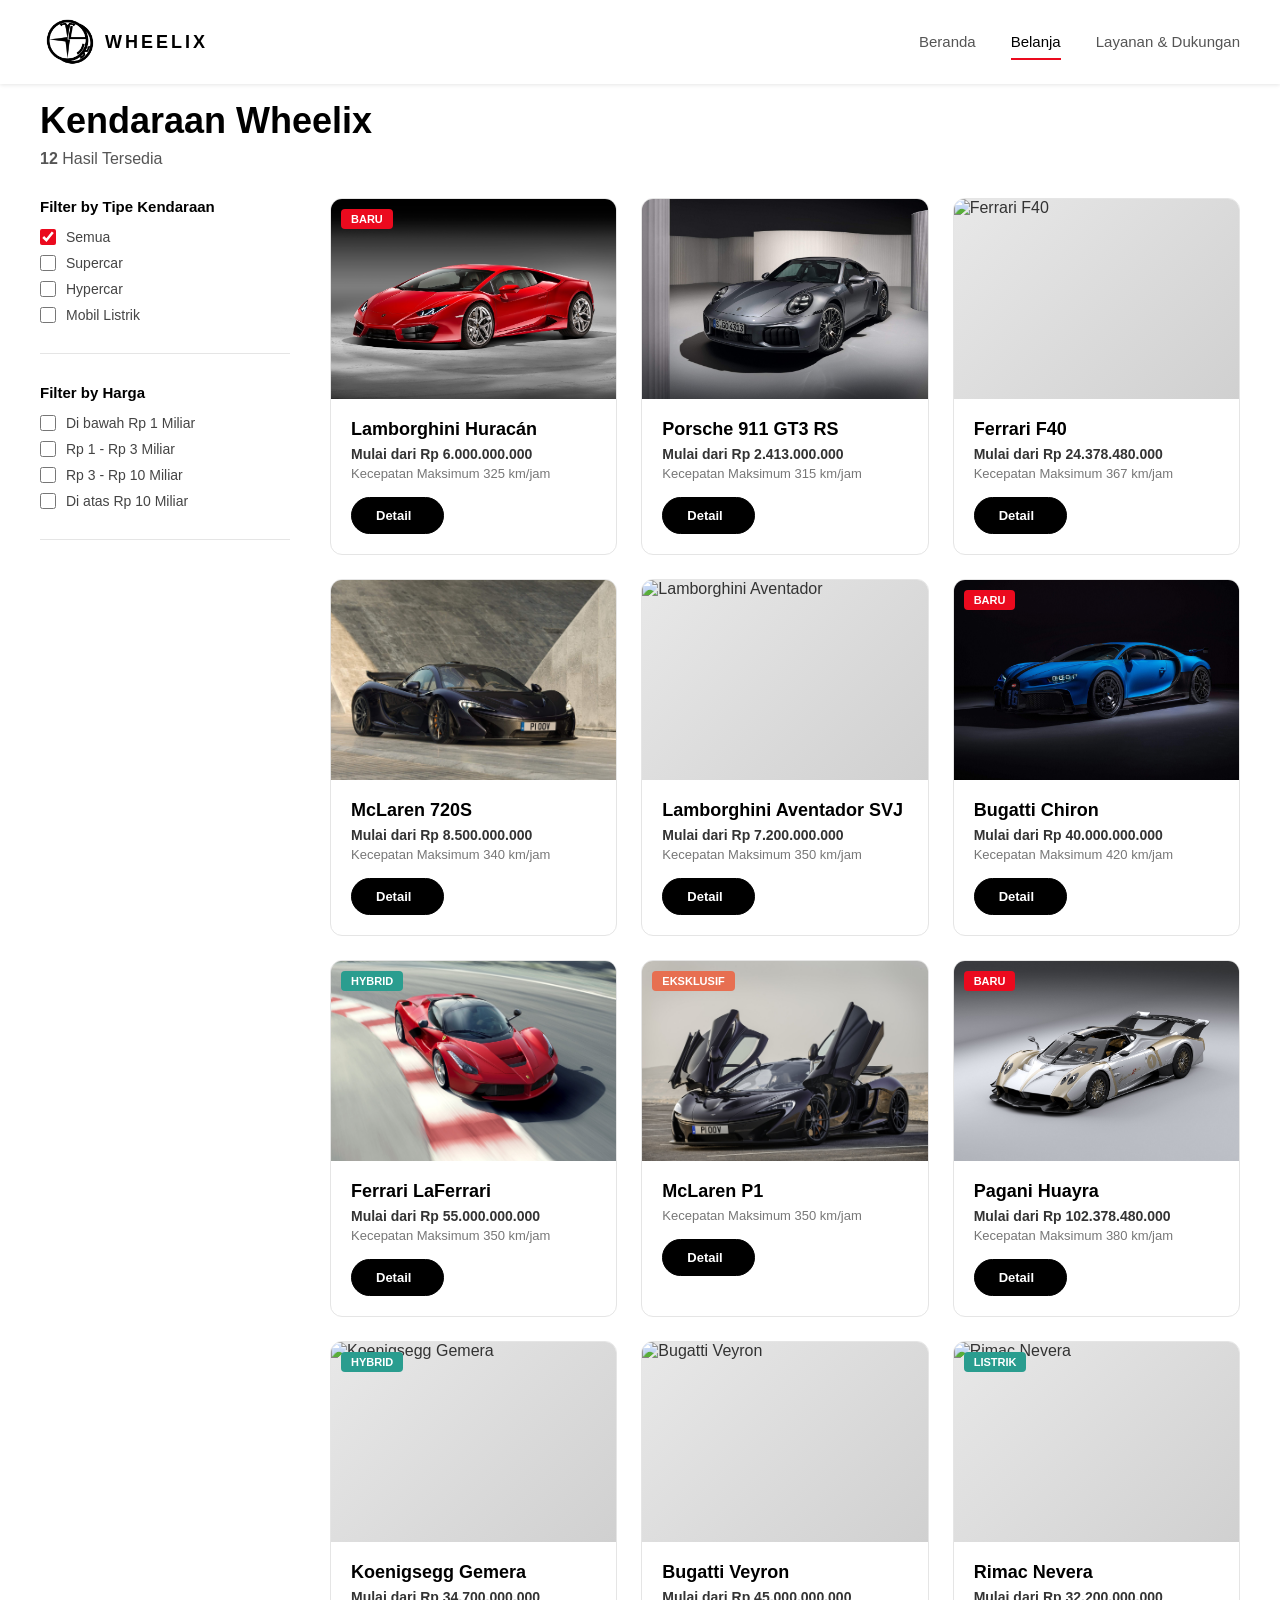
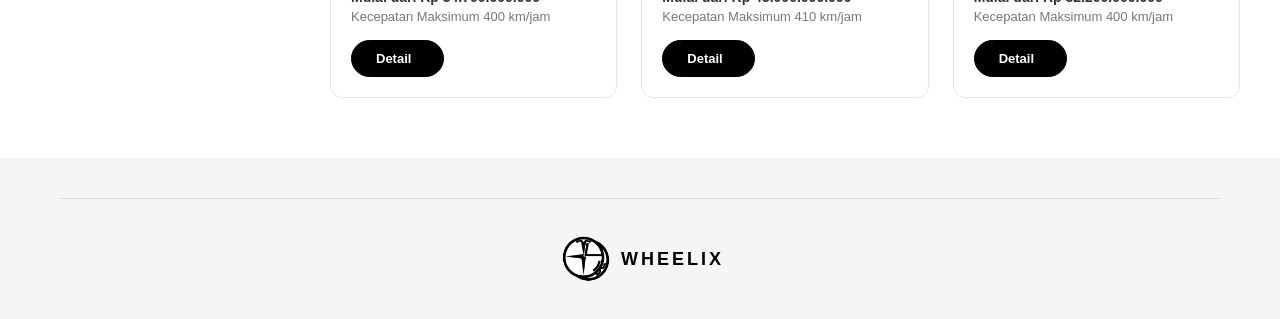
==== shop.html @ 8863ed7e "Upload seluruh hasil coding" ====
<!DOCTYPE html>
<html lang="id">
<head>
    <meta charset="UTF-8">
    <meta name="viewport" content="width=device-width, initial-scale=1.0">
    <title>Belanja | Kendaraan Wheelix</title>
    <link rel="stylesheet" href="styles.css">
    <link rel="stylesheet" href="https://cdnjs.cloudflare.com/ajax/libs/font-awesome/6.5.1/css/all.min.css">
    
    <style>
        .shop-card {
            display: flex;
            flex-direction: column;
            overflow: hidden; /* Mencegah gambar keluar dari batas card */
        }
        .shop-card-img {
            position: relative;
            width: 100%;
            height: 200px; /* Mengunci tinggi area gambar */
            background-color: #f4f4f4; /* Warna latar jika gambar lambat dimuat */
        }
        .shop-card-img img {
            width: 100%;
            height: 100%;
            object-fit: cover; /* Membuat gambar memenuhi area tanpa mengubah proporsinya */
        }
        .card-badge {
            position: absolute;
            top: 10px;
            left: 10px;
            z-index: 2; /* Memastikan label 'Baru', 'Listrik', dll tetap di atas gambar */
        }
    </style>
</head>
<body>

    <header class="header">
        <div class="header-container">
            <div class="logo">
               <a href="index.html" class="wheelix-logo">
                    <img src="assets/logo.png" alt="Wheelix Logo" class="logo-img">
                    <span class="logo-text">WHEELIX</span>
               </a>
            </div>
            <nav class="main-nav">
                <a href="index.html" class="nav-link">Beranda</a>
                <a href="shop.html" class="nav-link active">Belanja</a>
                <a href="support.html" class="nav-link">Layanan & Dukungan</a>
            </nav>

        </div>
    </header>

    <section class="shop-page">
        <div class="shop-header">
            <h1>Kendaraan Wheelix</h1>
            <p class="shop-subtitle"><strong>12</strong> Hasil Tersedia</p>
        </div>

        <div class="shop-layout">
            <aside class="shop-sidebar">
                <div class="filter-group">
                    <h3 class="filter-title">Filter by Tipe Kendaraan</h3>
                    <label class="filter-option"><input type="checkbox" name="tipe" value="semua" checked onchange="filterKendaraan()"> Semua</label>
                    <label class="filter-option"><input type="checkbox" name="tipe" value="supercar" onchange="filterKendaraan()"> Supercar</label>
                    <label class="filter-option"><input type="checkbox" name="tipe" value="hypercar" onchange="filterKendaraan()"> Hypercar</label>
                    <label class="filter-option"><input type="checkbox" name="tipe" value="mobil-listrik" onchange="filterKendaraan()"> Mobil Listrik</label>
                </div>
                <div class="filter-group">
                    <h3 class="filter-title">Filter by Harga</h3>
                    <label class="filter-option"><input type="checkbox" name="harga" value="0-1" onchange="filterKendaraan()"> Di bawah Rp 1 Miliar</label>
                    <label class="filter-option"><input type="checkbox" name="harga" value="1-3" onchange="filterKendaraan()"> Rp 1 - Rp 3 Miliar</label>
                    <label class="filter-option"><input type="checkbox" name="harga" value="3-10" onchange="filterKendaraan()"> Rp 3 - Rp 10 Miliar</label>
                    <label class="filter-option"><input type="checkbox" name="harga" value="10-999" onchange="filterKendaraan()"> Di atas Rp 10 Miliar</label>
                </div>
            </aside>

            <div class="shop-grid" id="shopGrid">
                <!-- Supercar -->
                <div class="shop-card" data-tipe="supercar" data-harga="6000" data-speed="325" data-year="2024">
                    <div class="shop-card-img">
                        <img src="assets/lamborghini/lamborghini (5).jpg" alt="Lamborghini Huracán">
                        <span class="card-badge">Baru</span>
                    </div>
                    <div class="shop-card-info">
                        <h3>Lamborghini Huracán</h3>
                        <p class="shop-price">Mulai dari Rp 6.000.000.000</p>
                        <p class="shop-mpg">Kecepatan Maksimum 325 km/jam</p>
                        <div class="shop-card-actions">
                            <a href="detail.html" class="btn-build-sm">Detail</a>
                        </div>
                    </div>
                </div>

                <div class="shop-card" data-tipe="supercar" data-harga="2413" data-speed="315" data-year="2024">
                    <div class="shop-card-img">
                        <img src="assets/porsche/porsche (8).jpg" alt="Porsche 911 GT3 RS">
                    </div>
                    <div class="shop-card-info">
                        <h3>Porsche 911 GT3 RS</h3>
                        <p class="shop-price">Mulai dari Rp 2.413.000.000</p>
                        <p class="shop-mpg">Kecepatan Maksimum 315 km/jam</p>
                        <div class="shop-card-actions">
                            <a href="detail.html" class="btn-build-sm">Detail</a>
                        </div>
                    </div>
                </div>

                <div class="shop-card" data-tipe="supercar" data-harga="24378" data-speed="367" data-year="2023">
                    <div class="shop-card-img">
                        <img src="https://i.pinimg.com/1200x/b4/ae/b7/b4aeb7367a403cb47c565049597126fe.jpg" alt="Ferrari F40">
                    </div>
                    <div class="shop-card-info">
                        <h3>Ferrari F40</h3>
                        <p class="shop-price">Mulai dari Rp 24.378.480.000</p>
                        <p class="shop-mpg">Kecepatan Maksimum 367 km/jam</p>
                        <div class="shop-card-actions">
                            <a href="detail.html" class="btn-build-sm">Detail</a>
                        </div>
                    </div>
                </div>

                <div class="shop-card" data-tipe="supercar" data-harga="8500" data-speed="340" data-year="2024">
                    <div class="shop-card-img">
                        <img src="assets/mclaren/mclaren (1).jpg" alt="McLaren 720S">
                    </div>
                    <div class="shop-card-info">
                        <h3>McLaren 720S</h3>
                        <p class="shop-price">Mulai dari Rp 8.500.000.000</p>
                        <p class="shop-mpg">Kecepatan Maksimum 340 km/jam</p>
                        <div class="shop-card-actions">
                            <a href="detail.html" class="btn-build-sm">Detail</a>
                        </div>
                    </div>
                </div>

                <div class="shop-card" data-tipe="supercar" data-harga="7200" data-speed="330" data-year="2023">
                    <div class="shop-card-img">
                        <img src="https://www.static-src.com/wcsstore/Indraprastha/images/catalog/full/catalog-image/103/MTA-177892320/autoart_1-18_autoart_lamborghini_aventador_svj_pearl_orange_full02_t2kfw2mv.jpg" alt="Lamborghini Aventador">
                    </div>
                    <div class="shop-card-info">
                        <h3>Lamborghini Aventador SVJ</h3>
                        <p class="shop-price">Mulai dari Rp 7.200.000.000</p>
                        <p class="shop-mpg">Kecepatan Maksimum 350 km/jam</p>
                        <div class="shop-card-actions">
                            <a href="detail.html" class="btn-build-sm">Detail</a>
                        </div>
                    </div>
                </div>

                <!-- Hypercar -->
                <div class="shop-card" data-tipe="hypercar" data-harga="40000" data-speed="420" data-year="2024">
                    <div class="shop-card-img">
                        <img src="assets/bugatti-chiron/bugatti3.jpg" alt="Bugatti Chiron">
                        <span class="card-badge">Baru</span>
                    </div>
                    <div class="shop-card-info">
                        <h3>Bugatti Chiron</h3>
                        <p class="shop-price">Mulai dari Rp 40.000.000.000</p>
                        <p class="shop-mpg">Kecepatan Maksimum 420 km/jam</p>
                        <div class="shop-card-actions">
                            <a href="detail.html" class="btn-build-sm">Detail</a>
                        </div>
                    </div>
                </div>

                <div class="shop-card" data-tipe="hypercar" data-harga="55000" data-speed="350" data-year="2023">
                    <div class="shop-card-img">
                        <img src="assets/ferrarri/ferrarri4.jpg" alt="Ferrari LaFerrari">
                        <span class="card-badge badge-green">Hybrid</span>
                    </div>
                    <div class="shop-card-info">
                        <h3>Ferrari LaFerrari</h3>
                        <p class="shop-price">Mulai dari Rp 55.000.000.000</p>
                        <p class="shop-mpg">Kecepatan Maksimum 350 km/jam</p>
                        <div class="shop-card-actions">
                            <a href="detail.html" class="btn-build-sm">Detail</a>
                        </div>
                    </div>
                </div>

                <div class="shop-card" data-tipe="hypercar" data-harga="22150" data-speed="350" data-year="2023">
                    <div class="shop-card-img">
                        <img src="assets/mclaren/mclaren (2).jpg" alt="McLaren P1">
                        <span class="card-badge badge-orange">Eksklusif</span>
                    </div>
                    <div class="shop-card-info">
                        <h3>McLaren P1</h3>
                        <!-- <p class="shop-price">Mulai dari Rp 22.150.000.000</p> -->
                        <p class="shop-mpg">Kecepatan Maksimum 350 km/jam</p>
                        <div class="shop-card-actions">
                            <a href="detail.html" class="btn-build-sm">Detail</a>
                        </div>
                    </div>
                </div>

                <div class="shop-card" data-tipe="hypercar" data-harga="102378" data-speed="380" data-year="2024">
                    <div class="shop-card-img">
                        <img src="assets/pagani-huayra/pagani-huayra.jpg" alt="Pagani Huayra">
                        <span class="card-badge">Baru</span>
                    </div>
                    <div class="shop-card-info">
                        <h3>Pagani Huayra</h3>
                        <p class="shop-price">Mulai dari Rp 102.378.480.000</p>
                        <p class="shop-mpg">Kecepatan Maksimum 380 km/jam</p>
                        <div class="shop-card-actions">
                            <a href="detail.html" class="btn-build-sm">Detail</a>
                        </div>
                    </div>
                </div>

                <div class="shop-card" data-tipe="hypercar" data-harga="34700" data-speed="400" data-year="2024">
                    <div class="shop-card-img">
                        <img src="https://www.thedrive.com/wp-content/uploads/content-b/message-editor/1583246186383-8a79c1e5a6cc70c1_800x800ar.jpg" alt="Koenigsegg Gemera">
                        <span class="card-badge badge-green">Hybrid</span>
                    </div>
                    <div class="shop-card-info">
                        <h3>Koenigsegg Gemera</h3>
                        <p class="shop-price">Mulai dari Rp 34.700.000.000</p>
                        <p class="shop-mpg">Kecepatan Maksimum 400 km/jam</p>
                        <div class="shop-card-actions">
                            <a href="detail.html" class="btn-build-sm">Detail</a>
                        </div>
                    </div>
                </div>

                <div class="shop-card" data-tipe="hypercar" data-harga="45000" data-speed="410" data-year="2023">
                    <div class="shop-card-img">
                        <img src="https://imageio.forbes.com/specials-images/imageserve/6971763b6b90bff61523a3a1/BUGATTI-Solitaire-Hommage-Front/0x0.jpg?width=960&dpr=1.5" alt="Bugatti Veyron">
                    </div>
                    <div class="shop-card-info">
                        <h3>Bugatti Veyron</h3>
                        <p class="shop-price">Mulai dari Rp 45.000.000.000</p>
                        <p class="shop-mpg">Kecepatan Maksimum 410 km/jam</p>
                        <div class="shop-card-actions">
                            <a href="detail.html" class="btn-build-sm">Detail</a>
                        </div>
                    </div>
                </div>

                <!-- Mobil Listrik -->
                <div class="shop-card" data-tipe="mobil-listrik" data-harga="32200" data-speed="400" data-year="2024">
                    <div class="shop-card-img">
                        <img src="https://hips.hearstapps.com/hmg-prod/images/2025-rimac-nevera-pr-101-691b428773e01.jpg?crop=0.780xw:0.656xh;0.175xw,0.344xh&resize=1200:*" alt="Rimac Nevera">
                        <span class="card-badge badge-green">Listrik</span>
                    </div>
                    <div class="shop-card-info">
                        <h3>Rimac Nevera</h3>
                        <p class="shop-price">Mulai dari Rp 32.200.000.000</p>
                        <p class="shop-mpg">Kecepatan Maksimum 400 km/jam</p>
                        <div class="shop-card-actions">
                            <a href="detail.html" class="btn-build-sm">Detail</a>
                        </div>
                    </div>
                </div>

                
            </div>
        </div>
    </section>

    <footer class="footer">
        <div class="footer-bottom">
            <div class="logo">
               <a href="index.html" class="wheelix-logo">
                    <img src="assets/logo.png" alt="Wheelix Logo" class="logo-img">
                    <span class="logo-text">WHEELIX</span>
               </a>
            </div>
        </div>
    </footer>

    <script src="script.js"></script>
    <script>
    function filterKendaraan() {
        const cards = document.querySelectorAll('.shop-card');
        const grid = document.getElementById('shopGrid');
        const tipeCheckboxes = document.querySelectorAll('input[name="tipe"]:checked');
        const hargaCheckboxes = document.querySelectorAll('input[name="harga"]:checked');

        // Ambil nilai tipe yang dipilih
        const selectedTipes = Array.from(tipeCheckboxes).map(cb => cb.value);
        const isSemua = selectedTipes.includes('semua');

        // Ambil range harga yang dipilih
        const selectedHargas = Array.from(hargaCheckboxes).map(cb => cb.value);

        let visibleCount = 0;

        cards.forEach(card => {
            const cardTipe = card.dataset.tipe;
            const cardHarga = parseInt(card.dataset.harga); // dalam juta

            // Filter tipe
            let matchTipe = isSemua || selectedTipes.length === 0 || selectedTipes.includes(cardTipe);

            // Filter harga
            let matchHarga = selectedHargas.length === 0;
            if (!matchHarga) {
                selectedHargas.forEach(range => {
                    const [min, max] = range.split('-').map(Number);
                    const maxVal = max === 999 ? Infinity : max * 1000;
                    const minVal = min * 1000;
                    if (cardHarga >= minVal && cardHarga < maxVal) {
                        matchHarga = true;
                    }
                });
            }

            // Tampilkan atau sembunyikan
            if (matchTipe && matchHarga) {
                card.style.display = '';
                visibleCount++;
            } else {
                card.style.display = 'none';
            }
        });
        
        // Update jumlah hasil
        document.querySelector('.shop-subtitle strong').textContent = visibleCount;

        // Jika tidak ada hasil
        let noResult = document.getElementById('noResult');
        if (visibleCount === 0) {
            if (!noResult) {
                noResult = document.createElement('div');
                noResult.id = 'noResult';
                noResult.style.cssText = 'grid-column: 1 / -1; text-align: center; padding: 60px 20px; color: #888; font-size: 18px;';
                noResult.innerHTML = '<i class="fas fa-car" style="font-size: 48px; margin-bottom: 15px; display: block; color: #ccc;"></i>Tidak ada kendaraan yang cocok dengan filter yang dipilih.';
                grid.appendChild(noResult);
            }
        } else if (noResult) {
            noResult.remove();
        }
    }
    </script>
</body>
</html>
---- styles.css ----
/* RESET & BASE */
* {
    margin: 0;
    padding: 0;
    box-sizing: border-box;
}

body {
    font-family: 'Segoe UI', 'Roboto', 'Helvetica Neue', Arial, sans-serif;
    color: #333;
    background: #fff;
    overflow-x: hidden;
}

a {
    text-decoration: none;
    color: inherit;
}


/* HEADER */
.header {
    position: fixed;
    top: 0;
    left: 0;
    width: 100%;
    background: #fff;
    z-index: 1000;
    box-shadow: 0 1px 4px rgba(0,0,0,0.1);
}

.header-container {
    max-width: 1400px;
    margin: 0 auto;
    display: flex;
    align-items: center;
    justify-content: space-between;
    padding: 12px 40px;
}

.logo-text {
    font-size: 18px;
    font-weight: 800;
    letter-spacing: 3px;
    color: #000;
}

.wheelix-logo {
    display: flex;
    align-items: center;
    gap: 5px;
    text-decoration: none;
}

.logo-img {
    width: 60px;
    height: 60px;
    object-fit: contain;
}

.footer-logo {
    display: flex;
    align-items: center;
    gap: 10px;
}

.footer-logo-img {
    width: 50px;
    height: 50px;
    object-fit: contain;
}

.main-nav {
    display: flex;
    gap: 35px;
}

.nav-link {
    font-size: 15px;
    font-weight: 500;
    color: #555;
    padding: 8px 0;
    border-bottom: 2px solid transparent;
    transition: color 0.3s, border-color 0.3s;
}

.nav-link:hover,
.nav-link.active {
    color: #000;
    border-bottom-color: #EB0A1E;
}

.header-right {
    display: flex;
    align-items: center;
}

.hero-carousel {
    position: relative;
    width: 100%;
    height: 85vh;
    min-height: 500px;
    margin-top: 62px;
    overflow: hidden;
    background: #1a1a1a;
}

.carousel-slides {
    width: 100%;
    height: 100%;
    position: relative;
}

.carousel-slide {
    position: absolute;
    top: 0;
    left: 0;
    width: 100%;
    height: 100%;
    opacity: 0;
    transition: opacity 0.8s ease;
}

.carousel-slide.active {
    opacity: 1;
}

.slide-bg {
    position: absolute;
    width: 100%;
    height: 100%;
}

.slide-overlay {
    position: absolute;
    width: 100%;
    height: 100%;
    background: linear-gradient(to bottom, rgba(0,0,0,0.3) 0%, rgba(0,0,0,0.5) 100%);
}

.slide-image-container {
    position: absolute;
    width: 100%;
    height: 100%;
    display: flex;
    align-items: center;
    justify-content: center;
}

.slide-image {
    width: 100%;
    height: 100%;
    object-fit: cover;
}

.slide-content {
    position: absolute;
    bottom: 15%;
    left: 50%;
    transform: translateX(-50%);
    text-align: center;
    z-index: 10;
}

.slide-title {
    font-size: 64px;
    font-weight: 800;
    color: #fff;
    text-shadow: 0 2px 10px rgba(0,0,0,0.5);
    margin-bottom: 10px;
}

.slide-tagline {
    font-size: 22px;
    color: rgba(255,255,255,0.9);
    font-style: italic;
    text-shadow: 0 1px 6px rgba(0,0,0,0.5);
    margin-bottom: 30px;
}

.btn-learn-more {
    background: #fff;
    color: #000;
    border: 1px solid rgba(0,0,0,0.3);
    border-radius: 30px;
    padding: 14px 40px;
    font-size: 16px;
    font-weight: 600;
    cursor: pointer;
    transition: background 0.3s, transform 0.2s;
}

.btn-learn-more:hover {
    background: #f0f0f0;
    transform: scale(1.05);
}

/* Carousel Controls */
.carousel-btn {
    position: absolute;
    top: 50%;
    transform: translateY(-50%);
    width: 50px;
    height: 50px;
    background: rgba(0,0,0,0.7);
    border: none;
    border-radius: 50%;
    color: #fff;
    font-size: 20px;
    cursor: pointer;
    z-index: 20;
    transition: background 0.3s;
}

.carousel-btn:hover {
    background: rgba(0,0,0,0.9);
}

.carousel-prev {
    left: 30px;
}

.carousel-next {
    right: 30px;
}

.carousel-pause {
    position: absolute;
    bottom: 20px;
    left: 20px;
    width: 36px;
    height: 36px;
    background: rgba(0,0,0,0.6);
    border: none;
    border-radius: 50%;
    color: #fff;
    font-size: 14px;
    cursor: pointer;
    z-index: 20;
}

.carousel-info {
    position: absolute;
    bottom: 20px;
    right: 20px;
    background: rgba(255,255,255,0.9);
    border: 1px solid #333;
    border-radius: 4px;
    padding: 6px 14px;
    font-size: 13px;
    font-weight: 600;
    cursor: pointer;
    z-index: 20;
}

/* EXPLORE ALL VEHICLES */
.explore-vehicles {
    padding: 80px 40px 60px;
    text-align: center;
    background: #fff;
}

.section-title {
    font-size: 36px;
    font-weight: 700;
    color: #000;
    margin-bottom: 30px;
}

.vehicle-tabs {
    display: flex;
    justify-content: center;
    gap: 8px;
    margin-bottom: 40px;
    flex-wrap: wrap;
}

.tab-btn {
    background: none;
    border: 1px solid #ddd;
    border-radius: 20px;
    padding: 10px 22px;
    font-size: 14px;
    font-weight: 500;
    color: #555;
    cursor: pointer;
    transition: all 0.3s;
}

.tab-btn:hover {
    border-color: #333;
    color: #000;
}

.tab-btn.active {
    background: #000;
    color: #fff;
    border-color: #000;
}

.vehicle-cards {
    display: grid;
    grid-template-columns: repeat(3, 1fr);
    gap: 24px;
    max-width: 1200px;
    margin: 0 auto 30px;
}

.vehicle-card {
    background: #fff;
    border: 1px solid #e5e5e5;
    border-radius: 12px;
    overflow: hidden;
    transition: box-shadow 0.3s, transform 0.3s;
    text-align: left;
}

.vehicle-card:hover {
    box-shadow: 0 8px 24px rgba(0,0,0,0.1);
    transform: translateY(-4px);
}

.vehicle-card-img {
    width: 100%;
    height: 250px;
    overflow: hidden;
}

.vehicle-card-img img {
    width: 100%;
    height: 100%;
    object-fit: cover;
    display: block;
}

.vehicle-card-info {
    padding: 20px;
}

.vehicle-card-info h3 {
    font-size: 20px;
    font-weight: 700;
    color: #000;
    margin-bottom: 8px;
}

.vehicle-price {
    font-size: 15px;
    font-weight: 600;
    color: #333;
    margin-bottom: 4px;
}

.vehicle-speed {
    font-size: 13px;
    color: #777;
    margin-bottom: 16px;
}

.vehicle-card-actions {
    display: flex;
    gap: 10px;
}

.btn-explore-sm {
    flex: 1;
    padding: 10px 16px;
    background: #fff;
    color: #000;
    border: 1px solid #000;
    border-radius: 20px;
    font-size: 13px;
    font-weight: 600;
    cursor: pointer;
    transition: all 0.3s;
    display: inline-flex;
    align-items: center;
    justify-content: center;
    gap: 0;
    text-decoration: none;
}

.btn-explore-sm::after {
    content: '>';
    margin-left: 0;
    opacity: 0;
    transition: all 0.3s ease;
    font-weight: 700;
}

.btn-explore-sm:hover {
    background: #00000013;
    color: #000;
}

.btn-explore-sm:hover::after {
    opacity: 1;
    margin-left: 6px;
}

.btn-build-sm {
    padding: 10px 24px;
    background: #000;
    color: #fff;
    border: 1px solid #000;
    border-radius: 20px;
    font-size: 13px;
    font-weight: 600;
    cursor: pointer;
    transition: all 0.3s;
    display: inline-flex;
    align-items: center;
    justify-content: center;
    gap: 0;
    text-decoration: none;
}

.btn-build-sm::after {
    content: '>';
    margin-left: 0;
    opacity: 0;
    transition: all 0.3s ease;
    font-weight: 700;
}

.btn-build-sm:hover {
    background: #333;
}

.btn-build-sm:hover::after {
    opacity: 1;
    margin-left: 6px;
}

.vehicle-pagination {
    display: flex;
    align-items: center;
    justify-content: center;
    gap: 16px;
    margin-bottom: 30px;
}

.page-info {
    font-size: 14px;
    font-weight: 500;
    color: #555;
}

.pagination-arrows {
    display: flex;
    gap: 8px;
}

.page-arrow {
    width: 36px;
    height: 36px;
    border: 1px solid #ccc;
    border-radius: 50%;
    background: #fff;
    cursor: pointer;
    display: flex;
    align-items: center;
    justify-content: center;
    font-size: 14px;
    color: #333;
    transition: all 0.3s;
}

.page-arrow:hover {
    border-color: #000;
    background: #000;
    color: #fff;
}

.vehicle-bottom-actions {
    display: flex;
    justify-content: center;
    gap: 16px;
}

.btn-explore-all {
    padding: 14px 36px;
    background: #fff;
    color: #000;
    border: 1px solid #000;
    border-radius: 30px;
    font-size: 15px;
    font-weight: 600;
    cursor: pointer;
    transition: all 0.3s;
}

.btn-explore-all:hover {
    background: #000;
    color: #fff;
}

.btn-search-inventory {
    padding: 14px 36px;
    background: #000;
    color: #fff;
    border: 1px solid #000;
    border-radius: 30px;
    font-size: 15px;
    font-weight: 600;
    cursor: pointer;
    transition: all 0.3s;
}

.btn-search-inventory:hover {
    background: #333;
}

/* VEHICLE LINEUP HERO */
.lineup-hero {
    position: relative;
    width: 100%;
    height: 70vh;
    min-height: 450px;
    overflow: hidden;
    display: flex;
    align-items: center;
    justify-content: center;
}

.lineup-bg {
    position: absolute;
    width: 100%;
    height: 100%;
}

.lineup-bg-img {
    width: 100%;
    height: 100%;
    object-fit: cover;
}

.lineup-overlay {
    position: absolute;
    width: 100%;
    height: 100%;
    background: linear-gradient(to bottom, rgba(0,0,0,0.2) 0%, rgba(0,0,0,0.4) 100%);
}

.lineup-content {
    position: relative;
    z-index: 5;
    text-align: center;
    padding: 0 20px;
}

.lineup-title {
    font-size: 44px;
    font-weight: 800;
    color: #fff;
    text-shadow: 0 2px 10px rgba(0,0,0,0.5);
    margin-bottom: 30px;
}

.btn-explore {
    background: #fff;
    color: #000;
    border: 1px solid rgba(0,0,0,0.2);
    border-radius: 30px;
    padding: 16px 44px;
    font-size: 16px;
    font-weight: 700;
    cursor: pointer;
    transition: background 0.3s, transform 0.2s;
}

.btn-explore:hover {
    background: #f0f0f0;
    transform: scale(1.05);
}

.btn-explore {
    display: inline-block;
    padding: 14px 32px;
    background: #ffffff;
    color: #111;
    text-decoration: none;
    border-radius: 50px;
    font-weight: 600;
    transition: transform 0.3s ease, box-shadow 0.3s ease;
}

.btn-explore:hover {
    transform: scale(1.08); /* Membesar 8% */
    box-shadow: 0 12px 25px rgba(0, 0, 0, 0.25);
}

.btn-explore:active {
    transform: scale(0.96); /* Sedikit mengecil saat diklik */
}

.lineup-cars {
    position: absolute;
    bottom: 40px;
    left: 50%;
    transform: translateX(-50%);
    z-index: 10;
}

.cars-row {
    display: flex;
    gap: 12px;
}

.mini-car {
    width: 60px;
    height: 30px;
    border: 1px solid rgba(0,0,0,0.2);
    box-shadow: 0 2px 8px rgba(0,0,0,0.3);
}

/* FOOTER */
.footer {
    background: #f5f5f5;
    padding: 40px 60px 30px;
}

.footer-top {
    display: flex;
    align-items: center;
    justify-content: space-between;
    flex-wrap: wrap;
    gap: 20px;
    padding-bottom: 30px;
    border-bottom: 1px solid #ddd;
    margin-bottom: 40px;
}

.footer-top-left {
    display: flex;
    align-items: center;
    flex-wrap: wrap;
    gap: 20px;
    flex: 1;
}

.footer-top-left a {
    font-size: 12px;
    color: #333;
    font-weight: 500;
    text-transform: uppercase;
    letter-spacing: 0.5px;
}

.privacy-link {
    color: #e67e22 !important;
}

.footer-top-right {
    display: flex;
    align-items: center;
    gap: 20px;
    margin-left: auto;
    flex-shrink: 0;
}

.btn-manage-pref {
    background: #EB0A1E;
    color: #fff;
    border: none;
    border-radius: 20px;
    padding: 10px 24px;
    font-size: 13px;
    font-weight: 600;
    cursor: pointer;
    transition: background 0.3s;
}

.btn-manage-pref:hover {
    background: #c70818;
}

.social-icons {
    display: flex;
    gap: 12px;
}

.social-icon {
    width: 36px;
    height: 36px;
    border: 1px solid #333;
    border-radius: 50%;
    display: flex;
    align-items: center;
    justify-content: center;
    font-size: 16px;
    color: #333;
    transition: background 0.3s, color 0.3s;
}

.social-icon:hover {
    background: #333;
    color: #fff;
}

/* Footer Columns */
.footer-columns {
    display: grid;
    grid-template-columns: repeat(5, 1fr);
    gap: 30px;
    margin-bottom: 50px;
}

.footer-col h3 {
    font-size: 13px;
    font-weight: 700;
    color: #000;
    letter-spacing: 1px;
    margin-bottom: 20px;
}

.footer-col ul li {
    margin-bottom: 10px;
}

.footer-col ul li a {
    font-size: 13px;
    color: #555;
    transition: color 0.3s;
}

.footer-col ul li a:hover {
    color: #000;
}

.footer-col ul li a i {
    font-size: 10px;
    margin-left: 4px;
    color: #999;
}

/* Footer Bottom */
.footer-bottom {
    display: flex;
    justify-content: center;
    align-items: center;
    padding-top: 30px;
    border-top: 1px solid #ddd;
}

.footer-logo {
    display: flex;
    align-items: center;
    gap: 10px;
}

.footer-logo span {
    font-size: 18px;
    font-weight: 800;
    letter-spacing: 3px;
    color: #000;
}

/* RESPONSIVE */
@media (max-width: 1024px) {
    .footer-columns {
        grid-template-columns: repeat(3, 1fr);
    }
}

@media (max-width: 768px) {
    .header-container {
        padding: 10px 20px;
    }

    .main-nav {
        gap: 20px;
    }

    .nav-link {
        font-size: 13px;
    }

    .slide-title {
        font-size: 40px;
    }

    .slide-tagline {
        font-size: 18px;
    }

    .vehicle-cards {
        grid-template-columns: 1fr;
        gap: 20px;
    }

    .vehicle-bottom-actions {
        flex-direction: column;
        align-items: center;
    }

    .lineup-title {
        font-size: 30px;
    }

    .footer-columns {
        grid-template-columns: repeat(2, 1fr);
    }

    .footer-top {
        flex-direction: column;
        align-items: flex-start;
    }
    .footer-top-right {
        margin-left: 0;
        width: 100%;
        justify-content: flex-start;
    }
}

@media (max-width: 480px) {
    .slide-title {
        font-size: 30px;
    }

    .footer-columns {
        grid-template-columns: 1fr;
    }

    .cars-row {
        gap: 6px;
    }

    .mini-car {
        width: 30px;
        height: 16px;
    }
}

/* ===================== SHOP PAGE ===================== */
.shop-page {
    padding: 100px 40px 60px;
    max-width: 1400px;
    margin: 0 auto;
}

.shop-header {
    margin-bottom: 30px;
}

.shop-header h1 {
    font-size: 36px;
    font-weight: 800;
    color: #000;
    margin-bottom: 8px;
}

.shop-subtitle {
    font-size: 16px;
    color: #555;
}

.shop-layout {
    display: flex;
    gap: 40px;
}

/* Sidebar */
.shop-sidebar {
    width: 250px;
    flex-shrink: 0;
}

.filter-group {
    margin-bottom: 30px;
    padding-bottom: 20px;
    border-bottom: 1px solid #e5e5e5;
}

.filter-title {
    font-size: 15px;
    font-weight: 700;
    color: #000;
    margin-bottom: 14px;
}

.filter-option {
    display: flex;
    align-items: center;
    gap: 10px;
    font-size: 14px;
    color: #444;
    margin-bottom: 10px;
    cursor: pointer;
}

.filter-option input[type="checkbox"] {
    accent-color: #EB0A1E;
    width: 16px;
    height: 16px;
}

.filter-select {
    width: 100%;
    padding: 10px 12px;
    border: 1px solid #ccc;
    border-radius: 8px;
    font-size: 14px;
    color: #333;
    background: #fff;
    cursor: pointer;
}

/* Vehicle Grid */
.shop-grid {
    display: grid;
    grid-template-columns: repeat(3, 1fr);
    gap: 24px;
    flex: 1;
}

.shop-card {
    background: #fff;
    border: 1px solid #e5e5e5;
    border-radius: 12px;
    overflow: hidden;
    transition: box-shadow 0.3s, transform 0.3s;
}

.shop-card:hover {
    box-shadow: 0 8px 24px rgba(0,0,0,0.1);
    transform: translateY(-4px);
}

.shop-card-img {
    position: relative;
    width: 100%;
    height: 180px;
    background: linear-gradient(135deg, #e8e8e8 0%, #d0d0d0 100%);
    display: flex;
    align-items: center;
    justify-content: center;
}

.shop-card-img i {
    font-size: 60px;
    color: #aaa;
}

.card-badge {
    position: absolute;
    top: 12px;
    left: 12px;
    background: #EB0A1E;
    color: #fff;
    font-size: 11px;
    font-weight: 700;
    padding: 4px 10px;
    border-radius: 4px;
    text-transform: uppercase;
}

.card-badge.badge-green {
    background: #2a9d8f;
}

.card-badge.badge-orange {
    background: #e76f51;
}

.shop-card-info {
    padding: 20px;
}

.shop-card-info h3 {
    font-size: 18px;
    font-weight: 700;
    color: #000;
    margin-bottom: 6px;
}

.shop-price {
    font-size: 14px;
    font-weight: 600;
    color: #333;
    margin-bottom: 4px;
}

.shop-mpg {
    font-size: 13px;
    color: #777;
    margin-bottom: 16px;
}

.shop-card-actions {
    display: flex;
    gap: 10px;
}

/* ===================== SUPPORT PAGE ===================== */
.support-page {
    padding-top: 62px;
}

.support-hero {
    background: linear-gradient(135deg, #1a1a2e 0%, #16213e 50%, #0f3460 100%);
    padding: 80px 40px;
    text-align: center;
    color: #fff;
}

.support-hero h1 {
    font-size: 44px;
    font-weight: 800;
    margin-bottom: 12px;
}

.support-hero p {
    font-size: 18px;
    opacity: 0.85;
}

/* Quick Actions */
.support-quick-actions {
    display: grid;
    grid-template-columns: repeat(4, 1fr);
    gap: 24px;
    max-width: 1200px;
    margin: -40px auto 60px;
    padding: 0 40px;
    position: relative;
    z-index: 10;
}

.support-action-card {
    background: #fff;
    border-radius: 12px;
    padding: 30px 24px;
    text-align: center;
    box-shadow: 0 4px 20px rgba(0,0,0,0.08);
    transition: transform 0.3s, box-shadow 0.3s;
}

.support-action-card:hover {
    transform: translateY(-6px);
    box-shadow: 0 8px 30px rgba(0,0,0,0.12);
}

.support-icon {
    width: 60px;
    height: 60px;
    background: #fef2f2;
    border-radius: 50%;
    display: flex;
    align-items: center;
    justify-content: center;
    margin: 0 auto 16px;
}

.support-icon i {
    font-size: 24px;
    color: #EB0A1E;
}

.support-action-card h3 {
    font-size: 17px;
    font-weight: 700;
    color: #000;
    margin-bottom: 8px;
}

.support-action-card p {
    font-size: 13px;
    color: #666;
    line-height: 1.5;
    margin-bottom: 16px;
}

.support-link {
    font-size: 14px;
    font-weight: 600;
    color: #EB0A1E;
    transition: gap 0.3s;
    display: inline-flex;
    align-items: center;
    gap: 6px;
}

.support-link:hover {
    gap: 12px;
}

/* FAQ Section */
.support-faq {
    max-width: 800px;
    margin: 0 auto 60px;
    padding: 0 40px;
}

.support-faq h2 {
    font-size: 28px;
    font-weight: 700;
    color: #000;
    margin-bottom: 30px;
    text-align: center;
}

.faq-item {
    border-bottom: 1px solid #e5e5e5;
}

.faq-question {
    width: 100%;
    background: none;
    border: none;
    display: flex;
    align-items: center;
    justify-content: space-between;
    padding: 20px 0;
    font-size: 16px;
    font-weight: 600;
    color: #000;
    cursor: pointer;
    text-align: left;
    transition: color 0.3s;
}

.faq-question:hover {
    color: #EB0A1E;
}

.faq-question i {
    font-size: 14px;
    color: #999;
    transition: transform 0.3s;
}

.faq-item.open .faq-question i {
    transform: rotate(180deg);
}

.faq-answer {
    max-height: 0;
    overflow: hidden;
    transition: max-height 0.4s ease, padding 0.3s;
}

.faq-item.open .faq-answer {
    max-height: 300px;
    padding-bottom: 20px;
}

.faq-answer p {
    font-size: 14px;
    color: #555;
    line-height: 1.7;
}

/* Support Topics */
.support-topics {
    max-width: 1200px;
    margin: 0 auto 80px;
    padding: 0 40px;
}

.support-topics h2 {
    font-size: 28px;
    font-weight: 700;
    color: #000;
    margin-bottom: 30px;
    text-align: center;
}

.topics-grid {
    display: grid;
    grid-template-columns: repeat(3, 1fr);
    gap: 16px;
}

.topic-card {
    display: flex;
    align-items: center;
    gap: 16px;
    background: #f7f7f7;
    border-radius: 10px;
    padding: 20px 24px;
    transition: background 0.3s, transform 0.3s;
}

.topic-card:hover {
    background: #eee;
    transform: translateX(4px);
}

.topic-card i {
    font-size: 22px;
    color: #EB0A1E;
    width: 30px;
    text-align: center;
}

.topic-card span {
    font-size: 14px;
    font-weight: 600;
    color: #222;
}

/* Responsive for shop & support */
@media (max-width: 1024px) {
    .shop-grid {
        grid-template-columns: repeat(2, 1fr);
    }
    .support-quick-actions {
        grid-template-columns: repeat(2, 1fr);
    }
}

@media (max-width: 768px) {
    .shop-layout {
        flex-direction: column;
    }
    .shop-sidebar {
        width: 100%;
    }
    .shop-grid {
        grid-template-columns: 1fr;
    }
    .support-quick-actions {
        grid-template-columns: 1fr;
    }
    .topics-grid {
        grid-template-columns: 1fr;
    }
}

/* ===================== DETAIL PAGE ===================== */
.detail-page {
    padding-top: 62px;
    background: #fff;
}

/* Hero */
.detail-hero {
    position: relative;
    background: linear-gradient(135deg, #f0f4f8 0%, #e2e8f0 50%, #cbd5e1 100%);
    padding: 60px 40px 40px;
    overflow: hidden;
}

.detail-hero-bg {
    position: absolute;
    top: 0; left: 0;
    width: 100%; height: 100%;
    opacity: 0.03;
    background: repeating-linear-gradient(45deg, #000 0px, #000 1px, transparent 1px, transparent 40px);
}

.detail-hero-content {
    position: relative;
    z-index: 2;
    max-width: 500px;
    margin-bottom: 30px;
}

.detail-year {
    font-size: 14px;
    font-weight: 600;
    color: #EB0A1E;
    letter-spacing: 3px;
    text-transform: uppercase;
    display: block;
    margin-bottom: 8px;
}

.detail-name {
    font-size: 72px;
    font-weight: 900;
    color: #000;
    line-height: 1;
    margin-bottom: 12px;
}

.detail-tagline {
    font-size: 18px;
    color: #444;
    line-height: 1.6;
    margin-bottom: 24px;
}

.detail-hero-price {
    display: flex;
    align-items: baseline;
    gap: 8px;
    margin-bottom: 30px;
}

.price-label {
    font-size: 14px;
    color: #777;
}

.price-value {
    font-size: 32px;
    font-weight: 800;
    color: #000;
}

.detail-hero-actions {
    display: flex;
    gap: 14px;
    flex-wrap: wrap;
}

.btn-detail-primary {
    padding: 14px 36px;
    background: #000;
    color: #fff;
    border: 2px solid #000;
    border-radius: 30px;
    font-size: 15px;
    font-weight: 700;
    cursor: pointer;
    transition: all 0.3s;
    text-decoration: none;
}

.btn-detail-primary:hover {
    background: #333;
    border-color: #333;
}

.btn-detail-secondary {
    padding: 14px 36px;
    background: #fff;
    color: #000;
    border: 2px solid #000;
    border-radius: 30px;
    font-size: 15px;
    font-weight: 700;
    cursor: pointer;
    transition: all 0.3s;
    text-decoration: none;
}

.btn-detail-secondary:hover {
    background: #000;
    color: #fff;
}

.detail-hero-car {
    width: 100%;
    max-width: 1000px; /* Tingkatkan nilai ini (misal dari 1000px ke 1400px atau 1600px) */
    margin: 0 auto; /* Ini memastikan posisinya tetap di tengah */
}

.car-slider-container {
    width: 100%;
    max-width: 100%; /* Pastikan kontainer slider mengambil seluruh lebar yang diizinkan */
    height: 600px;
    display: flex;
    justify-content: center;
    align-items: center;
    /* ... (kode lainnya tetap sama) ... */
}

.detail-car-img {
    width: 100%;
    height: auto;
    border-radius: 16px;
    object-fit: cover;
    max-height: 400px;
    filter: drop-shadow(0 30px 50px rgba(0,0,0,0.15));
}

/* Specs Bar */
.detail-specs-bar {
    background: #000;
    padding: 24px 40px;
}

.specs-bar-inner {
    display: flex;
    align-items: center;
    justify-content: center;
    gap: 0;
    max-width: 1100px;
    margin: 0 auto;
}

.spec-item {
    display: flex;
    align-items: center;
    gap: 12px;
    flex: 1;
    justify-content: center;
}

.spec-item i {
    font-size: 20px;
    color: #EB0A1E;
}

.spec-item div {
    display: flex;
    flex-direction: column;
}

.spec-label {
    font-size: 11px;
    color: #888;
    text-transform: uppercase;
    letter-spacing: 0.5px;
}

.spec-value {
    font-size: 16px;
    font-weight: 700;
    color: #fff;
}

.spec-divider {
    width: 1px;
    height: 40px;
    background: #333;
    flex-shrink: 0;
}

/* Overview */
.detail-overview {
    padding: 80px 40px;
    background: #fff;
}

.detail-overview-inner {
    display: flex;
    gap: 60px;
    max-width: 1100px;
    margin: 0 auto;
    align-items: center;
}

.overview-text {
    flex: 1;
}

.overview-text h2 {
    font-size: 36px;
    font-weight: 800;
    color: #000;
    margin-bottom: 20px;
}

.overview-text p {
    font-size: 15px;
    color: #555;
    line-height: 1.8;
    margin-bottom: 16px;
}

.overview-visual {
    flex: 1;
}

.overview-placeholder {
    background: linear-gradient(135deg, #f0f4f8 0%, #e2e8f0 100%);
    border-radius: 16px;
    height: 300px;
    display: flex;
    flex-direction: column;
    align-items: center;
    justify-content: center;
    gap: 16px;
}

.overview-placeholder i {
    font-size: 60px;
    color: #ccc;
}

.overview-placeholder span {
    font-size: 14px;
    color: #999;
    font-weight: 600;
}

/* Features */
.detail-features {
    padding: 80px 40px;
    background: #f7f8fa;
}

.detail-section-title {
    font-size: 32px;
    font-weight: 800;
    color: #000;
    text-align: center;
    margin-bottom: 50px;
}

.features-grid {
    display: grid;
    grid-template-columns: repeat(3, 1fr);
    gap: 24px;
    max-width: 1100px;
    margin: 0 auto;
}

.feature-card {
    background: #fff;
    border-radius: 16px;
    padding: 32px 28px;
    transition: transform 0.3s, box-shadow 0.3s;
}

.feature-card:hover {
    transform: translateY(-6px);
    box-shadow: 0 12px 30px rgba(0,0,0,0.08);
}

.feature-icon {
    width: 50px;
    height: 50px;
    background: #fef2f2;
    border-radius: 12px;
    display: flex;
    align-items: center;
    justify-content: center;
    margin-bottom: 18px;
}

.feature-icon i {
    font-size: 22px;
    color: #EB0A1E;
}

.feature-card h3 {
    font-size: 17px;
    font-weight: 700;
    color: #000;
    margin-bottom: 10px;
}

.feature-card p {
    font-size: 13px;
    color: #666;
    line-height: 1.7;
}

/* Trims */
.detail-trims {
    padding: 80px 40px;
    background: #fff;
}

.trims-grid {
    display: grid;
    grid-template-columns: repeat(4, 1fr);
    gap: 20px;
    max-width: 1100px;
    margin: 0 auto;
}

.trim-card {
    background: #f7f8fa;
    border-radius: 16px;
    padding: 30px 24px;
    text-align: center;
    position: relative;
    border: 2px solid transparent;
    transition: all 0.3s;
}

.trim-card:hover {
    border-color: #000;
    transform: translateY(-4px);
}

.trim-card.featured {
    border-color: #EB0A1E;
}

.trim-badge {
    position: absolute;
    top: -12px;
    left: 50%;
    transform: translateX(-50%);
    background: #EB0A1E;
    color: #fff;
    font-size: 11px;
    font-weight: 700;
    padding: 4px 14px;
    border-radius: 10px;
    text-transform: uppercase;
    letter-spacing: 0.5px;
}

.trim-card h3 {
    font-size: 22px;
    font-weight: 800;
    color: #000;
    margin-bottom: 6px;
}

.trim-price {
    font-size: 14px;
    color: #777;
    margin-bottom: 20px;
}

.trim-features {
    list-style: none;
    padding: 0;
    margin: 0 0 24px;
    text-align: left;
}

.trim-features li {
    font-size: 13px;
    color: #444;
    margin-bottom: 10px;
    display: flex;
    align-items: center;
    gap: 8px;
}

.trim-features li i {
    color: #2a9d8f;
    font-size: 12px;
}

.btn-trim {
    display: inline-block;
    padding: 10px 30px;
    background: #000;
    color: #fff;
    border-radius: 20px;
    font-size: 13px;
    font-weight: 700;
    text-decoration: none;
    transition: all 0.3s;
}

.btn-trim:hover {
    background: #333;
}

/* CTA Section */
.detail-cta {
    padding: 80px 40px;
    background: linear-gradient(135deg, #1a1a2e 0%, #16213e 50%, #0f3460 100%);
    text-align: center;
}

.detail-cta h2 {
    font-size: 36px;
    font-weight: 800;
    color: #fff;
    margin-bottom: 12px;
}

.detail-cta p {
    font-size: 16px;
    color: rgba(255,255,255,0.7);
    margin-bottom: 30px;
}

.detail-cta-actions {
    display: flex;
    justify-content: center;
    gap: 16px;
    flex-wrap: wrap;
}

.detail-cta .btn-detail-primary {
    background: #EB0A1E;
    border-color: #EB0A1E;
}

.detail-cta .btn-detail-primary:hover {
    background: #c70818;
    border-color: #c70818;
}

.detail-cta .btn-detail-secondary {
    background: transparent;
    color: #fff;
    border-color: #fff;
}

.detail-cta .btn-detail-secondary:hover {
    background: #fff;
    color: #000;
}

/* Responsive Detail */
@media (max-width: 1024px) {
    .features-grid {
        grid-template-columns: repeat(2, 1fr);
    }
    .trims-grid {
        grid-template-columns: repeat(2, 1fr);
    }
}

@media (max-width: 768px) {
    .detail-name {
        font-size: 48px;
    }
    .detail-hero {
        padding: 40px 20px 30px;
    }
    .specs-bar-inner {
        flex-direction: column;
        gap: 16px;
    }
    .spec-divider {
        width: 40px;
        height: 1px;
    }
    .detail-overview-inner {
        flex-direction: column;
    }
    .features-grid {
        grid-template-columns: 1fr;
    }
    .trims-grid {
        grid-template-columns: 1fr;
    }
    .detail-hero-actions {
        flex-direction: column;
    }
}
/* ===================== HERO CAR SLIDER ===================== */
/* ===================== HERO CAR SLIDER (3D COVERFLOW) ===================== */
.car-slider-container {
    position: relative;
    width: 100%;
    height: 600px; /* Sesuaikan ketinggian ini dengan proporsi gambar Anda */
    display: flex;
    justify-content: center;
    align-items: center;
    overflow: hidden;
}

.car-slide {
    position: absolute;
    width:75%; /* Ukuran gambar utama di tengah */
    transition: transform 0.6s ease-in-out, opacity 0.6s ease-in-out, z-index 0.6s;
    opacity: 0;
    z-index: 1;
    transform: scale(0.6); /* Gambar default mengecil dan hilang di belakang */
    border-radius: 12px;
    box-shadow: 0 15px 40px rgba(0,0,0,0.4); /* Memberi bayangan agar terlihat 3D */
}

.car-slide img {
    width: 100%;
    height: auto;
    display: block;
    border-radius: 12px;
}

/* Tampilan Slide Utama (Tengah) */
.car-slide.active {
    transform: translateX(0) scale(1);
    opacity: 1;
    z-index: 3;
}

/* Tampilan Preview Kiri (Di Belakang Utama) */
.car-slide.prev-slide {
    transform: translateX(-20%) scale(0.8);
    opacity: 0.5;
    z-index: 2;
    cursor: pointer; /* Memberi tahu user bahwa ini bisa diklik */
}

/* Tampilan Preview Kanan (Di Belakang Utama) */
.car-slide.next-slide {
    transform: translateX(20%) scale(0.8);
    opacity: 0.5;
    z-index: 2;
    cursor: pointer;
}

/* Tombol panah navigasi (tetap sama seperti sebelumnya, pastikan z-index tinggi) */
.car-slider-btn {
    /* ... (kode tombol sama seperti sebelumnya) ... */
    z-index: 10; 
}

/* Tampilkan hanya foto yang sedang aktif */
.car-slide.active {
    display: block; 
}

/* Tombol panah navigasi */
.car-slider-btn {
    position: absolute;
    top: 50%;
    transform: translateY(-50%);
    background: rgba(0, 0, 0, 0.4);
    color: #fff;
    border: none;
    width: 40px;
    height: 40px;
    font-size: 18px;
    border-radius: 50%;
    cursor: pointer;
    transition: background 0.3s;
    z-index: 10;
    display: flex;
    align-items: center;
    justify-content: center;
}

.car-slider-btn:hover {
    background: #EB0A1E; /* Warna merah tema Wheelix */
}

.car-slider-btn.prev {
    left: 10px;
}

.car-slider-btn.next {
    right: 10px;
}

html {
    scroll-behavior: smooth;
}

#spesifikasi {
    scroll-margin-top: 80px;
}
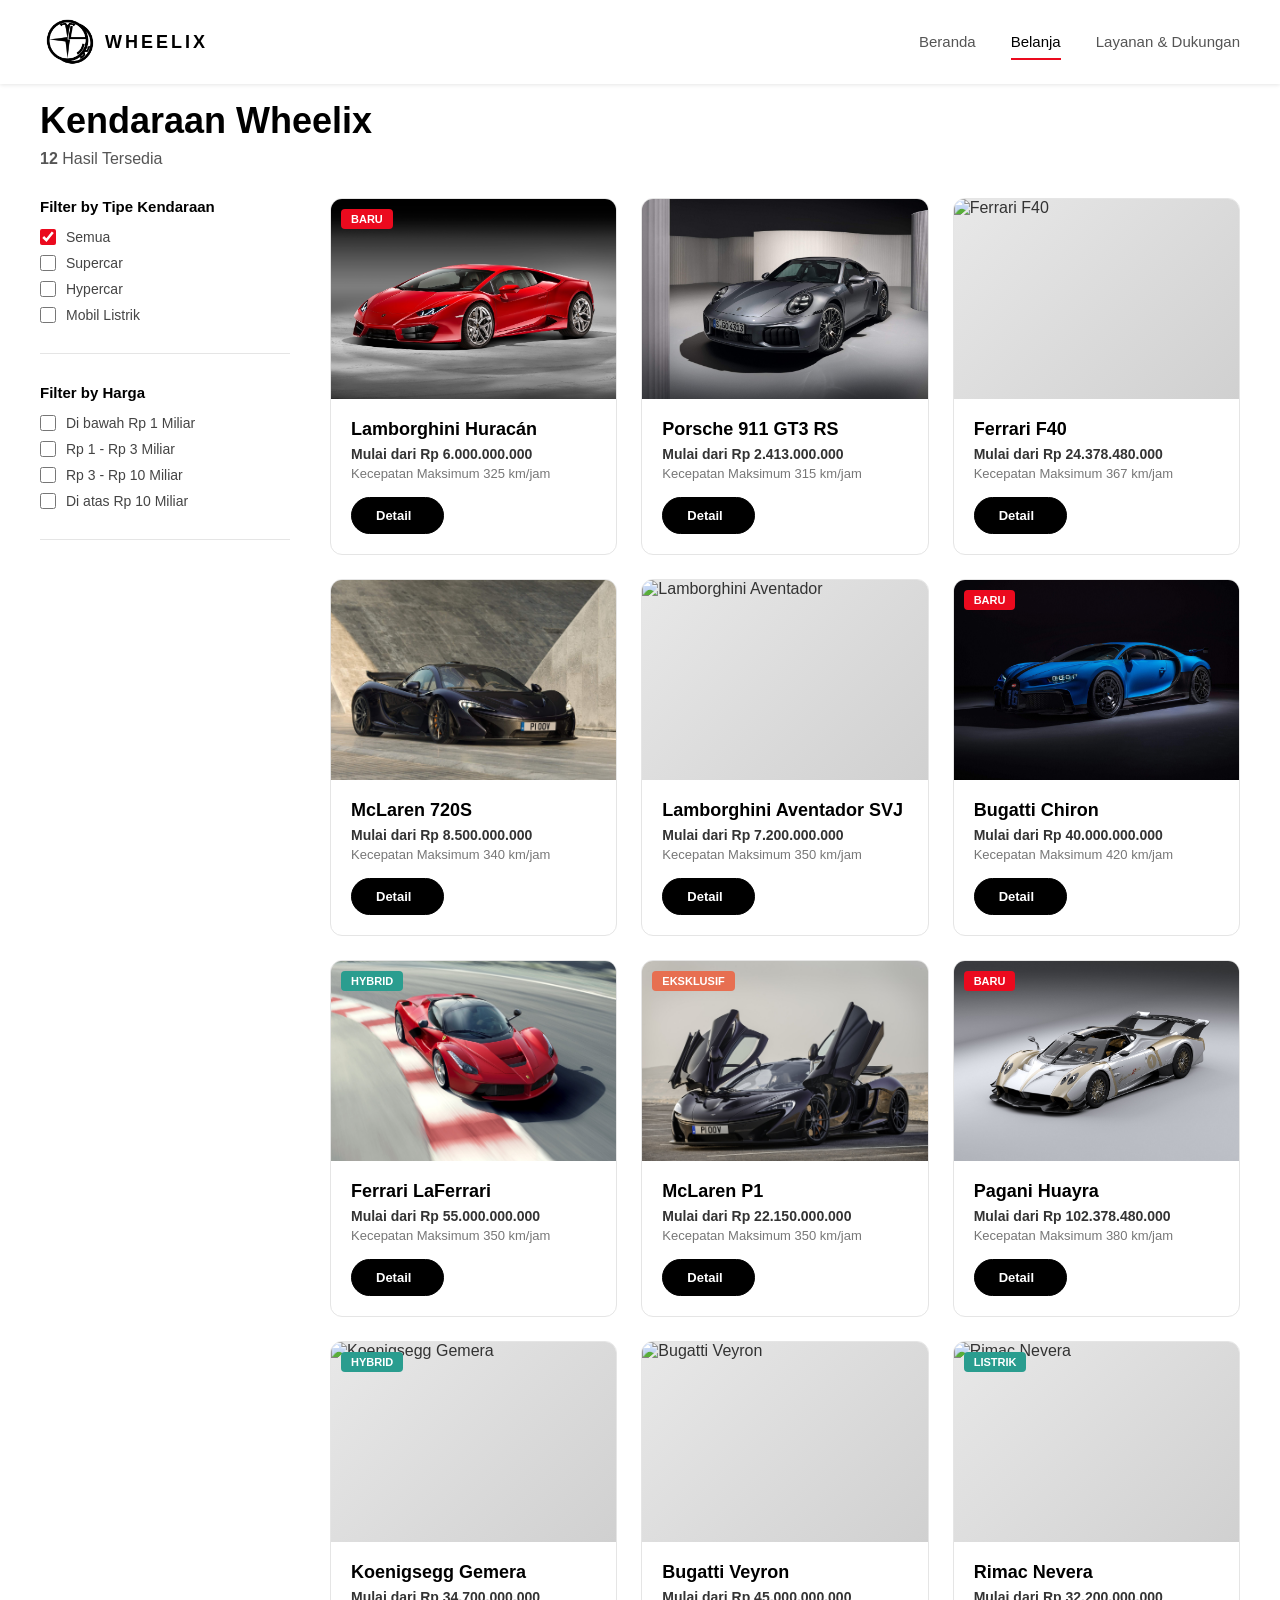
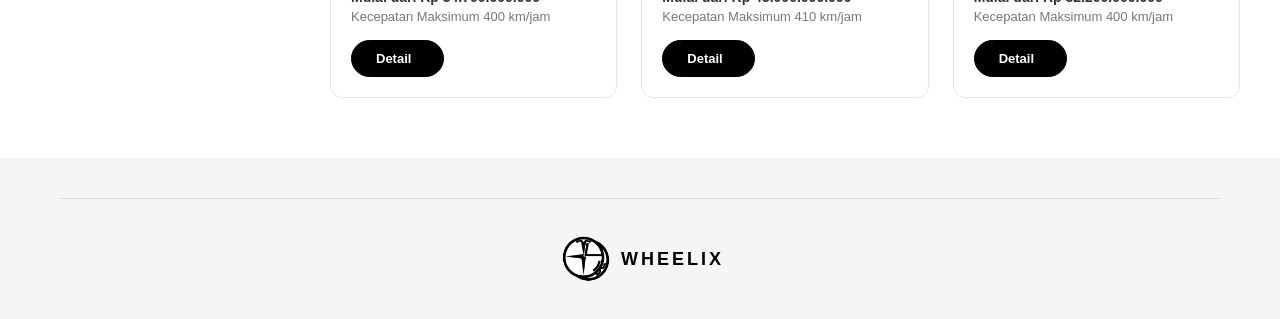
==== commit b4f7064c: "second commit" ====
--- a/shop.html
+++ b/shop.html
@@ -186,7 +186,7 @@
                     </div>
                     <div class="shop-card-info">
                         <h3>McLaren P1</h3>
-                        <!-- <p class="shop-price">Mulai dari Rp 22.150.000.000</p> -->
+                        <p class="shop-price">Mulai dari Rp 22.150.000.000</p>
                         <p class="shop-mpg">Kecepatan Maksimum 350 km/jam</p>
                         <div class="shop-card-actions">
                             <a href="detail.html" class="btn-build-sm">Detail</a>
